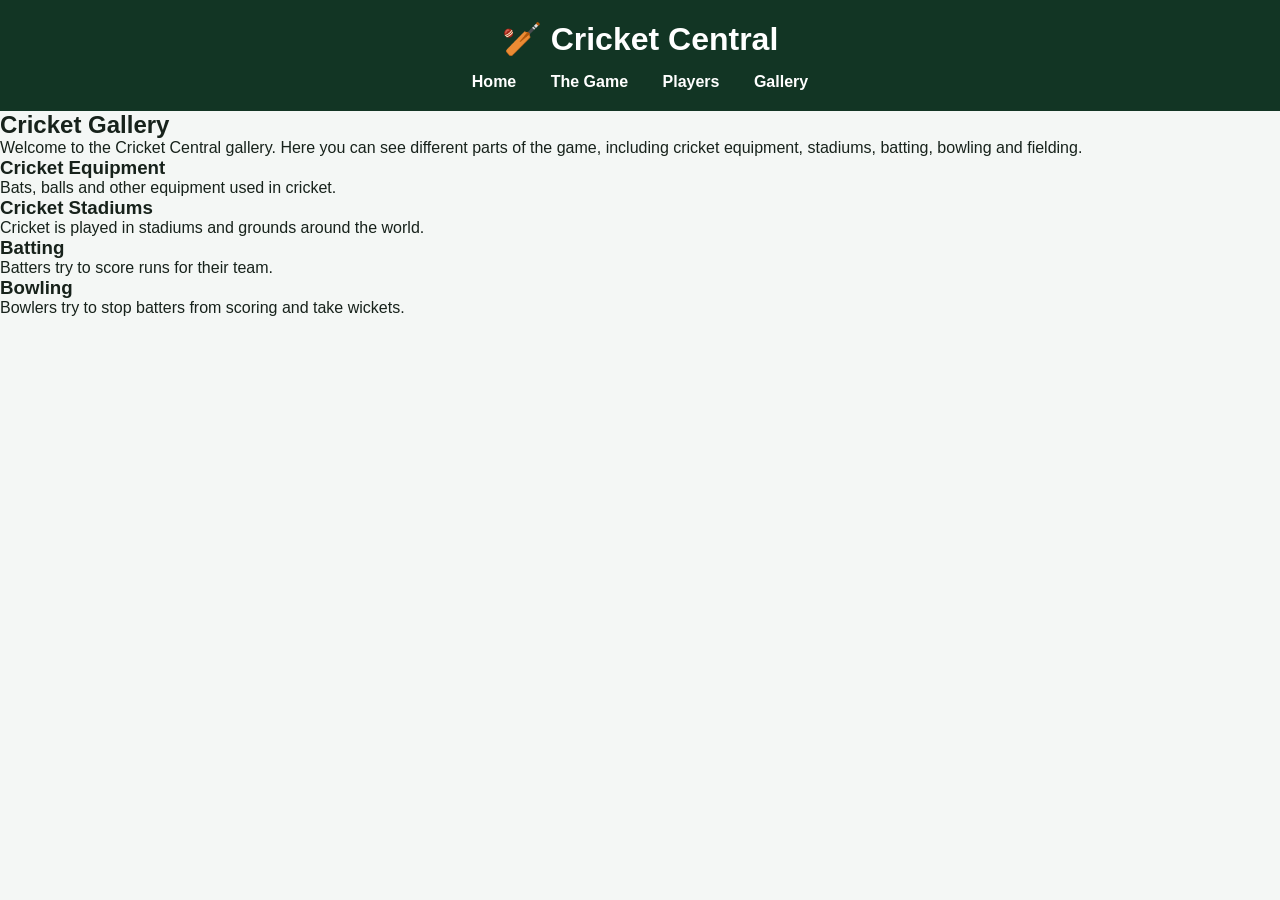
==== gallery.html @ c78f0c75 "updated" ====
<!DOCTYPE html>
<html lang="en">

<head>
    <meta charset="UTF-8">
    <meta name="viewport" content="width=device-width, initial-scale=1.0">
    <title>Gallery | Cricket Central</title>
    <link rel="stylesheet" href="style.css">
</head>

<body>

    <div class="header">
        <h1>🏏 Cricket Central</h1>

        <div class="nav">
            <a href="index.html">Home</a>
            <a href="newpage.html">The Game</a>
            <a href="players.html">Players</a>
            <a href="gallery.html">Gallery</a>
        </div>
    </div>

    <div class="gallery-intro">
        <h2>Cricket Gallery</h2>

        <p>
            Welcome to the Cricket Central gallery. Here you can see
            different parts of the game, including cricket equipment,
            stadiums, batting, bowling and fielding.
        </p>
    </div>

    <div class="gallery-container">

        <div class="gallery-item">
            <h3>Cricket Equipment</h3>
            <p>Bats, balls and other equipment used in cricket.</p>
        </div>

        <div class="gallery-item">
            <h3>Cricket Stadiums</h3>
            <p>Cricket is played in stadiums and grounds around the world.</p>
        </div>

        <div class="gallery-item">
            <h3>Batting</h3>
            <p>Batters try to score runs for their team.</p>
        </div>

        <div class="gallery-item">
            <h3>Bowling</h3>
            <p>Bowlers try to stop batters from scoring and take wickets.</p>
        </div>

    </div>

</body>
</html>
---- style.css ----
* {
    margin: 0;
    padding: 0;
    box-sizing: border-box;
}

body {
    font-family: Arial, sans-serif;
    background-color: #f4f7f5;
    color: #17221b;
}


/* Header */

.header {
    background-color: #123524;
    padding: 20px;
    text-align: center;
}

.header h1 {
    color: white;
    margin-bottom: 15px;
}

.nav a {
    color: white;
    text-decoration: none;
    margin: 0 15px;
    font-weight: bold;
}

.nav a:hover {
    text-decoration: underline;
}

/* Game introduction */

.game-intro {
    text-align: center;
    padding: 70px 20px;
    background-color: #dcefe2;
}

.game-intro h2 {
    font-size: 40px;
    margin-bottom: 20px;
}

.game-intro p {
    max-width: 750px;
    margin: auto;
    font-size: 18px;
    line-height: 1.6;
}


/* Cricket formats */

.formats {
    padding: 50px 20px;
    text-align: center;
}

.formats h2 {
    font-size: 32px;
    margin-bottom: 30px;
}

.cards {
    display: flex;
    justify-content: center;
    gap: 25px;
    flex-wrap: wrap;
}

.card {
    background-color: white;
    width: 280px;
    padding: 25px;
    border-radius: 12px;
    box-shadow: 0 4px 10px rgba(0, 0, 0, 0.1);
}

.card h3 {
    margin-bottom: 15px;
}

.card p {
    line-height: 1.6;
}


/* Basic rules */

.basic-rules {
    padding: 50px 20px;
    text-align: center;
}

.basic-rules h2 {
    font-size: 32px;
    margin-bottom: 30px;
}

.rule {
    max-width: 700px;
    margin: 15px auto;
    background-color: white;
    padding: 20px;
    border-radius: 10px;
}

.rule h3 {
    margin-bottom: 10px;
}


/* Footer */

.footer {
    background-color: #123524;
    color: white;
    text-align: center;
    padding: 20px;
}
.players-intro {
    text-align: center;
    padding: 45px 20px 25px;
}

.players-intro h2 {
    font-size: 40px;
    margin-bottom: 15px;
}

.players-intro p {
    max-width: 750px;
    margin: auto;
    font-size: 18px;
    line-height: 1.6;
}

.players-container {
    display: flex;
    justify-content: center;
    gap: 25px;
    padding: 30px;
    flex-wrap: wrap;
}

.player-card {
    width: 280px;
    padding: 25px;
    background-color: white;
    border-radius: 12px;
    box-shadow: 0 4px 10px rgba(0, 0, 0, 0.15);
    text-align: center;
}

.player-card h2 {
    font-size: 25px;
    margin-bottom: 8px;
}

.player-card h3 {
    margin-bottom: 15px;
}

.player-card p {
    font-size: 16px;
    line-height: 1.6;
}

.sources {
    text-align: center;
    padding: 25px;
    margin-top: 20px;
}

.sources h3 {
    font-size: 22px;
}
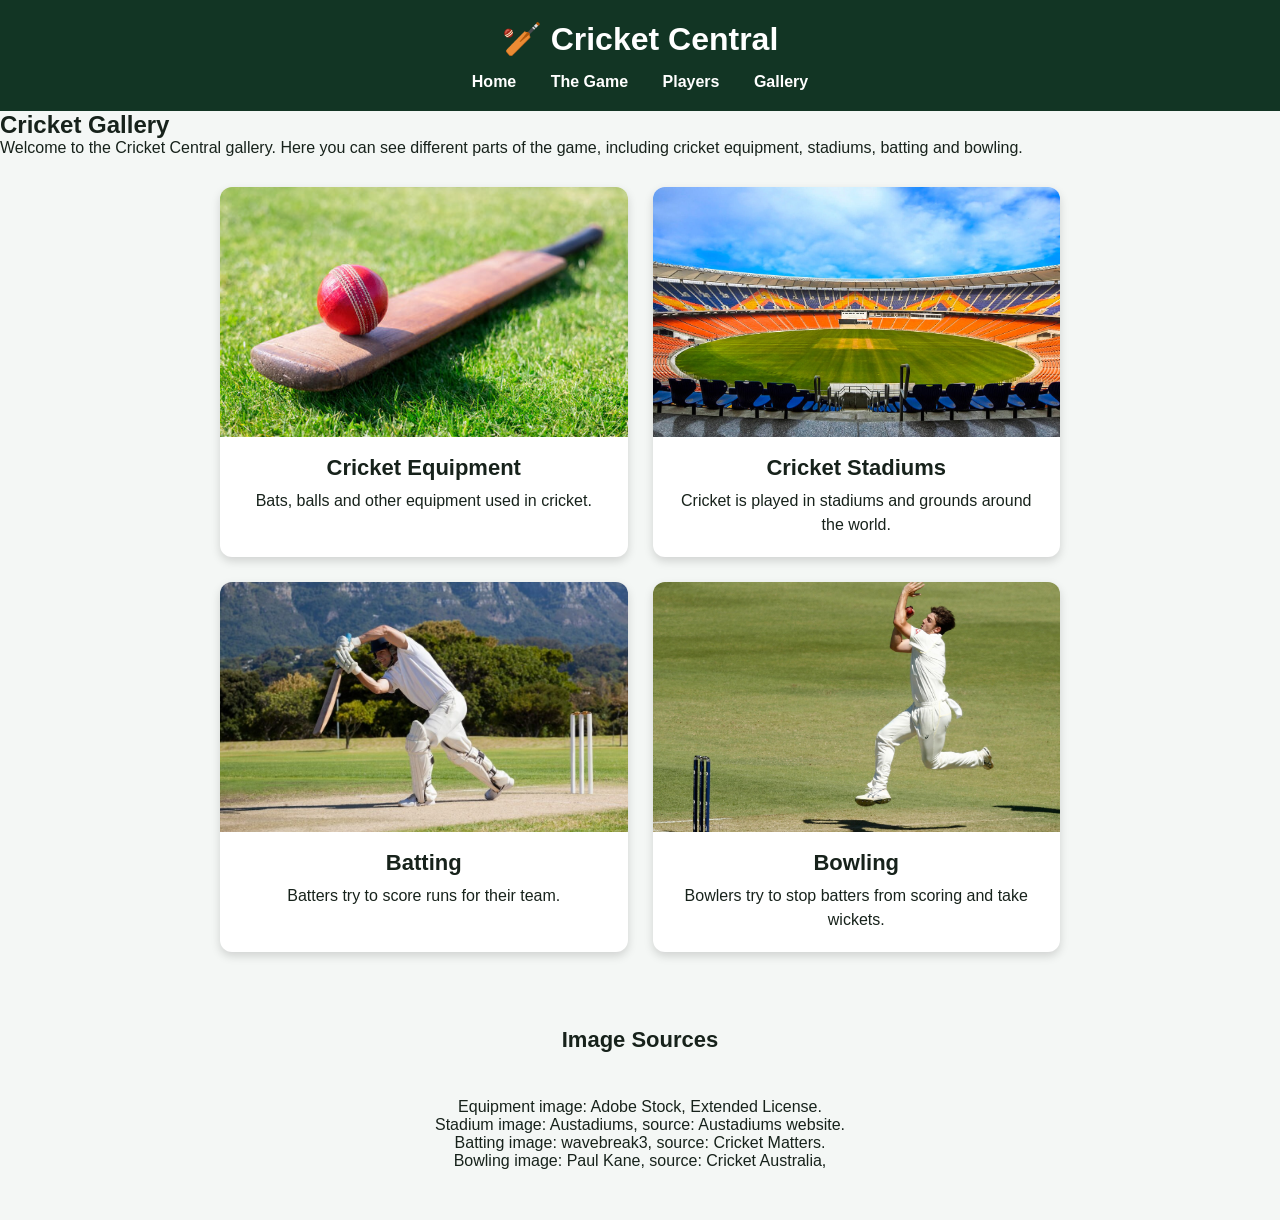
==== commit ebb73f8e: "Update 2 from the day 17/09/2026" ====
--- a/gallery.html
+++ b/gallery.html
@@ -21,39 +21,87 @@
         </div>
     </div>
 
+
     <div class="gallery-intro">
         <h2>Cricket Gallery</h2>
 
         <p>
             Welcome to the Cricket Central gallery. Here you can see
             different parts of the game, including cricket equipment,
-            stadiums, batting, bowling and fielding.
+            stadiums, batting and bowling.
         </p>
     </div>
+
 
     <div class="gallery-container">
 
         <div class="gallery-item">
+            <img src="Images/equipment.jpg" alt="Cricket bat and ball">
             <h3>Cricket Equipment</h3>
-            <p>Bats, balls and other equipment used in cricket.</p>
+            <p>
+                Bats, balls and other equipment used in cricket.
+            </p>
         </div>
 
+
         <div class="gallery-item">
+            <img src="Images/stadium.jpg" alt="Cricket stadium">
             <h3>Cricket Stadiums</h3>
-            <p>Cricket is played in stadiums and grounds around the world.</p>
+            <p>
+                Cricket is played in stadiums and grounds around the world.
+            </p>
         </div>
 
+
         <div class="gallery-item">
+            <img src="Images/batting.jpg" alt="Cricket batting">
             <h3>Batting</h3>
-            <p>Batters try to score runs for their team.</p>
+            <p>
+                Batters try to score runs for their team.
+            </p>
         </div>
 
+
         <div class="gallery-item">
+            <img src="Images/bowling.jpg" alt="Cricket bowling">
             <h3>Bowling</h3>
-            <p>Bowlers try to stop batters from scoring and take wickets.</p>
+            <p>
+                Bowlers try to stop batters from scoring and take wickets.
+            </p>
         </div>
 
     </div>
 
+
+    <div class="sources">
+        <h3>Image Sources</h3>
+
+        <div class="sources">
+    <h3></h3>
+
+    <p>
+      <p>
+    Equipment image: Adobe Stock, Extended License.
+</p>
+    </p>
+
+    <p>
+    Stadium image: Austadiums, source: Austadiums website.
+</p>
+        
+    </p>
+
+    <p>
+        Batting image: wavebreak3, source: Cricket Matters.
+        
+    </p>
+
+    <p>
+        Bowling image: Paul Kane, source: Cricket Australia,
+        
+    </p>
+</div>
+
 </body>
+
 </html>
--- a/style.css
+++ b/style.css
@@ -181,4 +181,38 @@
 
 .sources h3 {
     font-size: 22px;
+}
+.gallery-container {
+    display: grid;
+    grid-template-columns: 1fr 1fr;
+    gap: 25px;
+    max-width: 900px;
+    margin: 0 auto;
+    padding: 30px;
+}
+
+.gallery-item {
+    background-color: white;
+    border-radius: 12px;
+    overflow: hidden;
+    box-shadow: 0 4px 10px rgba(0, 0, 0, 0.15);
+    text-align: center;
+    padding-bottom: 20px;
+}
+
+.gallery-item img {
+    width: 100%;
+    height: 250px;
+    object-fit: cover;
+    display: block;
+}
+
+.gallery-item h3 {
+    margin: 18px 10px 8px;
+    font-size: 22px;
+}
+
+.gallery-item p {
+    margin: 0 18px;
+    line-height: 1.5;
 }
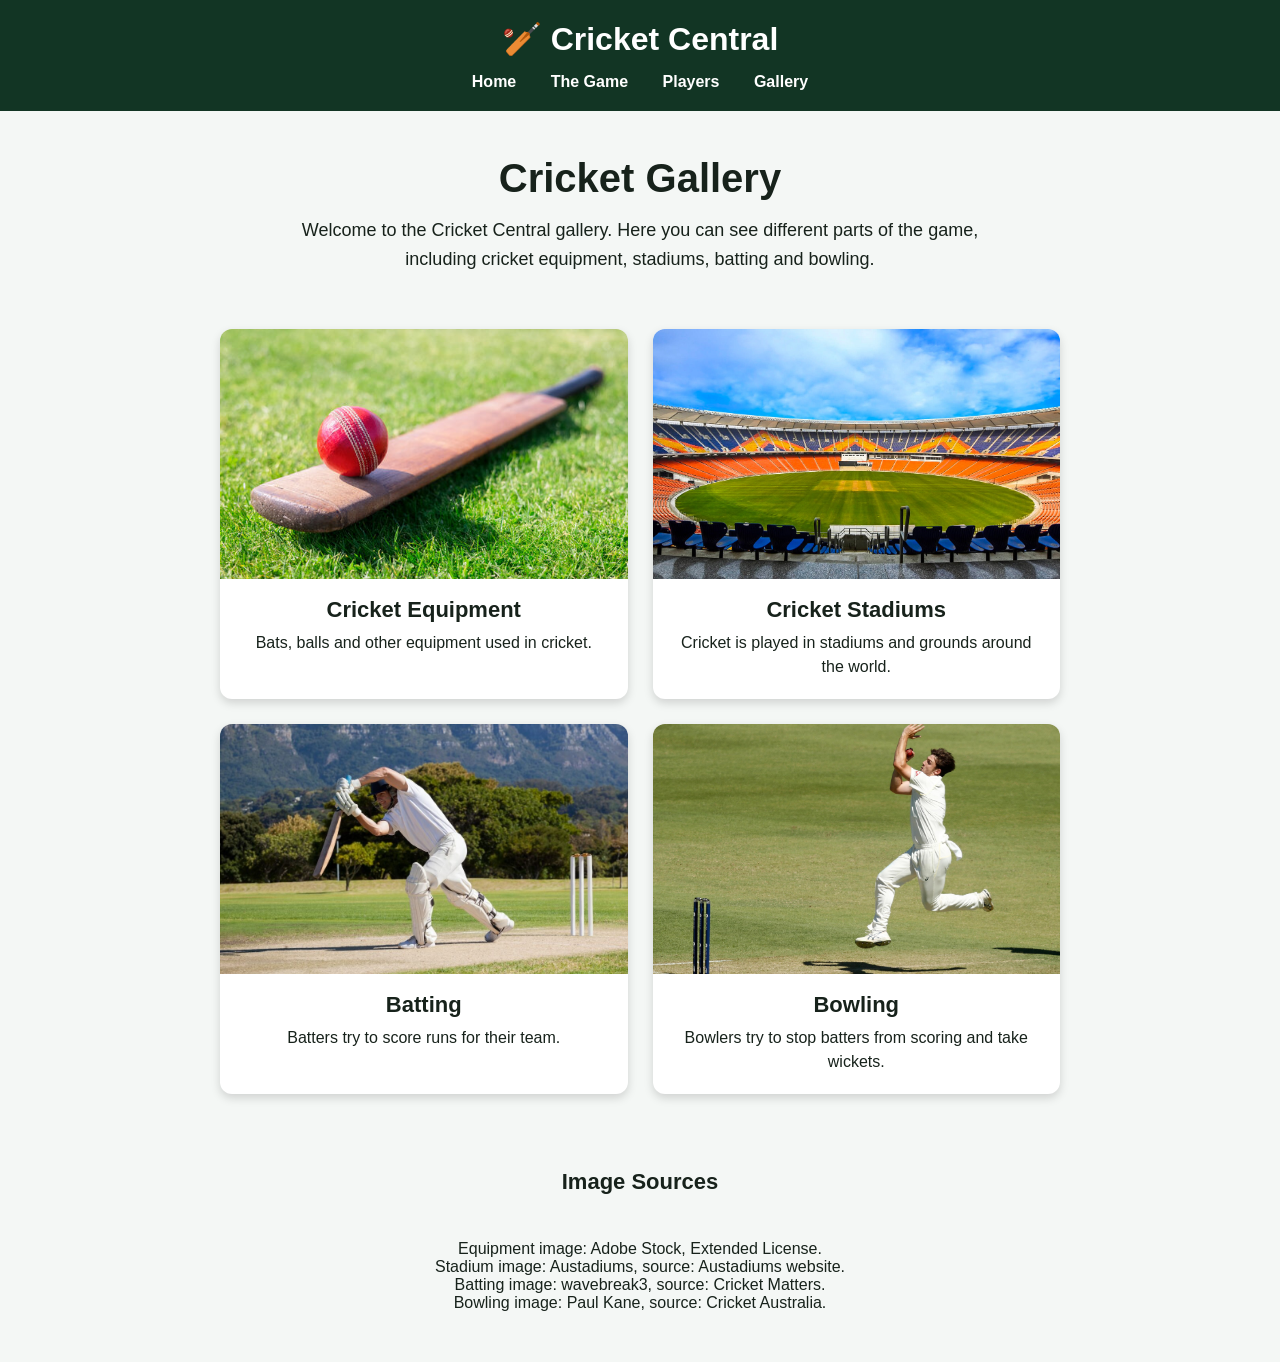
==== commit a5445404: "Final Update - 18/09/2026 Improved the website" ====
--- a/gallery.html
+++ b/gallery.html
@@ -97,7 +97,7 @@
     </p>
 
     <p>
-        Bowling image: Paul Kane, source: Cricket Australia,
+        Bowling image: Paul Kane, source: Cricket Australia.
         
     </p>
 </div>
--- a/style.css
+++ b/style.css
@@ -190,6 +190,21 @@
     margin: 0 auto;
     padding: 30px;
 }
+.gallery-intro {
+    text-align: center;
+    padding: 45px 20px 25px;
+}
+.gallery-intro h2 {
+    font-size: 40px;
+    margin-bottom: 15px;
+}
+
+.gallery-intro p {
+    max-width: 750px;
+    margin: auto;
+    font-size: 18px;
+    line-height: 1.6;
+}
 
 .gallery-item {
     background-color: white;
@@ -215,4 +230,13 @@
 .gallery-item p {
     margin: 0 18px;
     line-height: 1.5;
-}+    
+
+    
+}
+.player-card img {
+    width: 100%;
+    height: 275px;
+    object-fit: cover;
+    display: block;
+}
